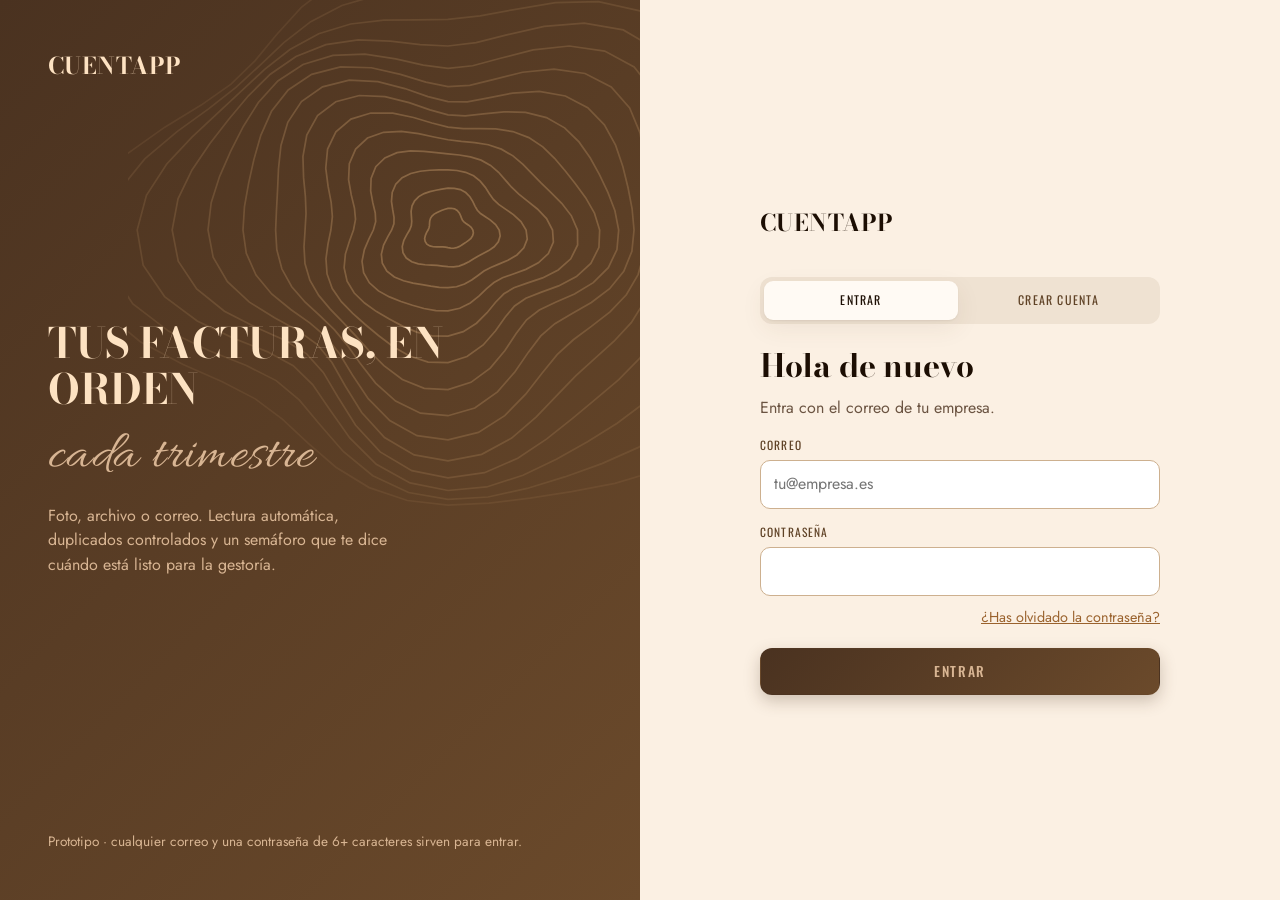
==== documentos.html @ 09f146bc "Add files via upload" ====
<!doctype html>
<html lang="es">
<head>
  <meta charset="utf-8">
  <meta name="viewport" content="width=device-width, initial-scale=1">
  <title>Documentos · CUENTAPP</title>
  <link rel="preconnect" href="https://fonts.googleapis.com">
  <link rel="preconnect" href="https://fonts.gstatic.com" crossorigin>
  <link href="https://fonts.googleapis.com/css2?family=Allura&family=Bodoni+Moda:opsz,wght@6..96,500;6..96,700&family=Jost:wght@400;500&family=Oswald:wght@400;500;600&display=swap" rel="stylesheet">
  <link rel="stylesheet" href="css/styles.css">
</head>
<body>
  <main id="contenido" class="contenido">
    <div class="cabecera-pagina">
      <div>
        <span class="script">tus justificantes</span>
        <h1>Documentos</h1>
      </div>
      <a class="btn btn-primario" href="subir.html">Subir documento</a>
    </div>

    <section class="tarjeta">
      <div class="fila" style="margin-bottom:16px;align-items:flex-end">
        <div class="campo" style="margin:0;flex:1;min-width:200px">
          <label for="buscar">Buscar</label>
          <input id="buscar" type="search" placeholder="Emisor, NIF, número o archivo">
        </div>
        <div class="campo" style="margin:0">
          <label for="f-trimestre">Trimestre</label>
          <select id="f-trimestre"></select>
        </div>
        <div class="campo" style="margin:0">
          <label for="f-nivel">Estado</label>
          <select id="f-nivel">
            <option value="">Todos</option>
            <option value="rojo">Bloqueantes</option>
            <option value="ambar">Por revisar</option>
            <option value="validado">Validados</option>
            <option value="descartado">Descartados</option>
          </select>
        </div>
      </div>
      <div class="tabla-envoltorio"><table class="tabla" id="tabla"></table></div>
    </section>
  </main>

  <script src="js/config.js"></script>
  <script src="js/api.js"></script>
  <script src="js/ui.js"></script>
  <script>
    (async () => {
      const { api, ui } = CuentApp;
      if (!await ui.montarApp("documentos")) return;

      const selT = document.getElementById("f-trimestre");
      const selN = document.getElementById("f-nivel");
      const buscar = document.getElementById("buscar");
      const trimestres = await api.trimestresDisponibles();
      selT.innerHTML = '<option value="">Todos</option>' + trimestres.map(t => `<option value="${t}">${ui.nombreTrimestre(t)}</option>`).join("");
      selT.value = ui.parametro("t") || "";
      selN.value = ui.parametro("nivel") || "";

      const todos = await api.listarDocumentos();

      function pintar() {
        const q = buscar.value.trim().toLowerCase();
        const docs = todos.filter(d => {
          if (selT.value && api.trimestreDe(d) !== selT.value) return false;
          const nivel = api.nivelDocumento(d);
          if (selN.value === "descartado") { if (d.estado !== "descartado") return false; }
          else if (d.estado === "descartado" && selN.value) return false;
          if (selN.value === "validado" && nivel !== "verde") return false;
          if ((selN.value === "rojo" || selN.value === "ambar") && nivel !== selN.value) return false;
          if (q) {
            const f = d.factura;
            const texto = [f.emisor, f.nif_emisor, f.numero, d.archivo, f.categoria].join(" ").toLowerCase();
            if (!texto.includes(q)) return false;
          }
          return true;
        });

        document.getElementById("tabla").innerHTML = docs.length ? `
          <thead><tr><th>Emisor</th><th>Nº</th><th>Fecha</th><th>Categoría</th><th>Origen</th><th class="der">Total</th><th>Estado</th></tr></thead>
          <tbody>${docs.map(d => `
            <tr class="clic" data-id="${d.id}">
              <td><b>${ui.esc(d.factura.emisor || "Sin leer")}</b><br><span class="suave" style="font-size:.82rem">${ui.esc(d.archivo)}</span></td>
              <td class="num">${ui.esc(d.factura.numero || "—")}</td>
              <td class="num" style="white-space:nowrap">${ui.fecha(d.factura.fecha)}</td>
              <td>${ui.esc(d.factura.categoria || "—")}</td>
              <td>${ui.ORIGEN[d.origen]}</td>
              <td class="der num" style="white-space:nowrap">${ui.dinero(d.factura.total, d.factura.moneda)}</td>
              <td>${ui.pildoraEstado(d)}</td>
            </tr>`).join("")}</tbody>`
          : `<tbody><tr><td><div class="vacio-estado"><span class="script">nada por aquí</span>No hay documentos con estos filtros.</div></td></tr></tbody>`;
      }

      [selT, selN].forEach(s => s.addEventListener("change", pintar));
      buscar.addEventListener("input", pintar);
      document.getElementById("tabla").addEventListener("click", e => {
        const fila = e.target.closest("tr[data-id]");
        if (fila) location.href = "revisar.html?id=" + fila.dataset.id;
      });
      pintar();
    })();
  </script>
</body>
</html>
---- css/styles.css ----
/* =========================================================
   CUENTAPP · Estilos comunes
   Estética: crema, marrones café, serif didona + caligrafía
   ========================================================= */

:root {
  /* Paleta base (Dribbble de referencia) */
  --crema: #fde2c2;
  --crema-suave: #fbf0e3;
  --papel: #fffaf4;
  --tinta: #1c0e03;
  --arena: #d8b593;
  --caramelo: #9a622d;
  --cafe: #5f4226;
  --tostado: #c39869;
  --piedra: #b0a290;

  /* Derivados */
  --fondo: var(--crema-suave);
  --texto: var(--tinta);
  --texto-suave: #6b5442;
  --borde: #e6d2bb;
  --borde-fuerte: #cdb08f;

  /* Semáforo, afinado a la paleta cálida */
  --verde: #5d7a3a;
  --verde-fondo: #e9eed9;
  --ambar: #c27c1e;
  --ambar-fondo: #f8e6c6;
  --rojo: #a23b26;
  --rojo-fondo: #f5d9cf;

  --radio: 18px;
  --radio-sm: 10px;
  --sombra: 0 1px 2px rgba(28, 14, 3, .06), 0 8px 24px rgba(95, 66, 38, .08);
  --degradado-cafe: linear-gradient(135deg, #4a3220 0%, #6b4a2b 100%);

  --f-display: "Bodoni Moda", "Didot", Georgia, serif;
  --f-script: "Allura", "Brush Script MT", cursive;
  --f-label: "Oswald", "Arial Narrow", sans-serif;
  --f-body: "Jost", system-ui, -apple-system, "Segoe UI", sans-serif;
}

* { box-sizing: border-box; }
html { -webkit-text-size-adjust: 100%; }
body {
  margin: 0;
  background: var(--fondo);
  color: var(--texto);
  font-family: var(--f-body);
  font-size: 16px;
  line-height: 1.55;
  -webkit-font-smoothing: antialiased;
}
img { max-width: 100%; display: block; }
a { color: var(--caramelo); }
a:hover { color: var(--cafe); }
button, input, select, textarea { font: inherit; color: inherit; }
:focus-visible { outline: 2px solid var(--caramelo); outline-offset: 2px; }

/* ---------- Tipografía ---------- */
h1, h2, h3 { font-family: var(--f-display); font-weight: 700; line-height: 1.1; margin: 0 0 .4em; letter-spacing: -.01em; }
h1 { font-size: clamp(2.2rem, 5vw, 3.6rem); text-transform: uppercase; }
h2 { font-size: clamp(1.6rem, 3.2vw, 2.4rem); }
h3 { font-size: 1.25rem; }
p { margin: 0 0 1em; }
.script {
  font-family: var(--f-script);
  font-weight: 400;
  color: var(--tostado);
  text-transform: none;
  letter-spacing: .02em;
  line-height: 1;
}
.etiqueta {
  font-family: var(--f-label);
  text-transform: uppercase;
  letter-spacing: .14em;
  font-size: .78rem;
  font-weight: 500;
  color: var(--caramelo);
}
.suave { color: var(--texto-suave); }
.num { font-variant-numeric: tabular-nums; }

/* ---------- Layout ---------- */
.contenedor { width: 100%; max-width: 1140px; margin: 0 auto; padding: 0 16px; }
@media (min-width: 720px) { .contenedor { padding: 0 32px; } }
.seccion { padding: 72px 0; position: relative; }
.rejilla { display: grid; gap: 20px; }
@media (min-width: 720px) {
  .rejilla-2 { grid-template-columns: repeat(2, 1fr); }
  .rejilla-3 { grid-template-columns: repeat(3, 1fr); }
  .rejilla-4 { grid-template-columns: repeat(4, 1fr); }
}
.fila { display: flex; gap: 12px; align-items: center; flex-wrap: wrap; }
.entre { justify-content: space-between; }
.oculto { display: none !important; }
@media (max-width: 959px) { .oculto-movil { display: none !important; } }

/* Fondo de líneas topográficas */
.topo { position: relative; overflow: hidden; isolation: isolate; }
.topo::before {
  content: "";
  position: absolute;
  inset: -10% -20% auto auto;
  width: 640px; height: 640px;
  background: url("../assets/topo.svg") center/contain no-repeat;
  opacity: .55;
  z-index: -1;
  pointer-events: none;
}
.mancha {
  position: absolute;
  background: #f6e3cf;
  border-radius: 58% 42% 55% 45% / 45% 55% 45% 55%;
  z-index: -1;
  pointer-events: none;
}

/* ---------- Botones ---------- */
.btn {
  display: inline-flex; align-items: center; justify-content: center; gap: 10px;
  padding: 12px 20px;
  border-radius: 12px;
  border: 1px solid transparent;
  font-family: var(--f-label);
  text-transform: uppercase;
  letter-spacing: .12em;
  font-size: .85rem;
  font-weight: 500;
  text-decoration: none;
  cursor: pointer;
  transition: transform .15s ease, box-shadow .15s ease, background .15s ease;
  white-space: nowrap;
}
.btn:active { transform: translateY(1px); }
.btn-primario { background: var(--degradado-cafe); color: var(--arena); box-shadow: 0 6px 16px rgba(74, 50, 32, .25); }
.btn-primario:hover { color: var(--crema); box-shadow: 0 8px 22px rgba(74, 50, 32, .32); }
.btn-secundario { background: var(--papel); color: var(--cafe); border-color: var(--borde-fuerte); }
.btn-secundario:hover { background: #fff; color: var(--tinta); }
.btn-fantasma { background: transparent; color: var(--cafe); }
.btn-fantasma:hover { background: rgba(216, 181, 147, .25); color: var(--tinta); }
.btn-peligro { background: var(--rojo-fondo); color: var(--rojo); border-color: #e6b6a8; }
.btn-sm { padding: 8px 12px; font-size: .75rem; border-radius: 10px; }
.btn-bloque { width: 100%; }
.btn[disabled] { opacity: .5; cursor: not-allowed; }
.btn svg { width: 18px; height: 18px; flex: none; }

/* Botón grande al estilo de las tarjetas del Dribbble */
.tarjeta-flecha {
  display: flex; align-items: center; gap: 18px;
  padding: 18px 22px;
  border-radius: 14px;
  background: var(--degradado-cafe);
  color: var(--crema);
  text-decoration: none;
}
.tarjeta-flecha:nth-child(2) { background: linear-gradient(135deg, #5f4226, #7d5634); }
.tarjeta-flecha:nth-child(3) { background: linear-gradient(135deg, #7d5634, #9a6e45); }
.tarjeta-flecha svg { width: 40px; height: 40px; flex: none; color: var(--crema); }
.tarjeta-flecha strong { display: block; font-family: var(--f-label); text-transform: uppercase; letter-spacing: .14em; color: var(--arena); font-size: 1.15rem; font-weight: 600; }
.tarjeta-flecha span { font-size: .9rem; color: #ead7c2; }

/* ---------- Tarjetas ---------- */
.tarjeta {
  background: var(--papel);
  border: 1px solid var(--borde);
  border-radius: var(--radio);
  padding: 22px;
  box-shadow: var(--sombra);
}
.tarjeta-titulo { display: flex; align-items: center; justify-content: space-between; gap: 12px; margin-bottom: 14px; }
.tarjeta-titulo h3 { margin: 0; }

/* ---------- Formularios ---------- */
.campo { display: flex; flex-direction: column; gap: 6px; margin-bottom: 14px; }
.campo label { font-family: var(--f-label); text-transform: uppercase; letter-spacing: .1em; font-size: .72rem; color: var(--cafe); }
.campo input, .campo select, .campo textarea {
  width: 100%;
  padding: 11px 13px;
  border: 1px solid var(--borde-fuerte);
  border-radius: var(--radio-sm);
  background: #fff;
  min-height: 44px;
}
.campo input:focus, .campo select:focus { border-color: var(--caramelo); outline: none; box-shadow: 0 0 0 3px rgba(154, 98, 45, .15); }
.campo.dudoso input, .campo.dudoso select { border-color: var(--ambar); background: #fffaf0; box-shadow: 0 0 0 3px rgba(194, 124, 30, .12); }
.campo.dudoso label::after { content: " · dudoso"; color: var(--ambar); }
.campo.vacio input { border-style: dashed; }
.ayuda { font-size: .8rem; color: var(--texto-suave); }
.error-texto { color: var(--rojo); font-size: .85rem; }

/* ---------- Avisos ---------- */
.aviso {
  display: flex; gap: 12px; align-items: flex-start;
  padding: 12px 14px;
  border-radius: 12px;
  border: 1px solid var(--borde);
  background: var(--papel);
  font-size: .92rem;
}
.aviso svg { width: 20px; height: 20px; flex: none; margin-top: 2px; }
.aviso-rojo { background: var(--rojo-fondo); border-color: #e9bfb2; color: #6e2516; }
.aviso-ambar { background: var(--ambar-fondo); border-color: #ecd09f; color: #6a420c; }
.aviso-verde { background: var(--verde-fondo); border-color: #cfd9b4; color: #33461c; }
.aviso-info { background: #f3e9dd; border-color: var(--borde); color: var(--cafe); }

/* ---------- Píldoras de estado ---------- */
.pildora {
  display: inline-flex; align-items: center; gap: 6px;
  padding: 3px 10px;
  border-radius: 999px;
  font-size: .75rem;
  font-weight: 500;
  white-space: nowrap;
  border: 1px solid transparent;
}
.pildora::before { content: ""; width: 7px; height: 7px; border-radius: 50%; background: currentColor; }
.p-verde { background: var(--verde-fondo); color: var(--verde); }
.p-ambar { background: var(--ambar-fondo); color: var(--ambar); }
.p-rojo { background: var(--rojo-fondo); color: var(--rojo); }
.p-gris { background: #efe6db; color: var(--texto-suave); }

/* ---------- Semáforo ---------- */
.semaforo {
  display: inline-flex; flex-direction: column; gap: 10px;
  padding: 14px 12px;
  border-radius: 40px;
  background: var(--degradado-cafe);
  box-shadow: inset 0 2px 6px rgba(0, 0, 0, .25), var(--sombra);
}
.semaforo i { width: 34px; height: 34px; border-radius: 50%; background: rgba(255, 255, 255, .12); display: block; transition: all .3s ease; }
.semaforo.rojo i:nth-child(1) { background: #d9583e; box-shadow: 0 0 18px #d9583e; }
.semaforo.ambar i:nth-child(2) { background: #e9a23b; box-shadow: 0 0 18px #e9a23b; }
.semaforo.verde i:nth-child(3) { background: #8fb35a; box-shadow: 0 0 18px #8fb35a; }
.semaforo.horizontal { flex-direction: row; padding: 10px 14px; }
.semaforo.mini i { width: 16px; height: 16px; }
.semaforo.mini { gap: 6px; padding: 7px 9px; }

/* ---------- Tablas ---------- */
.tabla-envoltorio { overflow-x: auto; border-radius: var(--radio-sm); }
table.tabla { width: 100%; border-collapse: collapse; font-size: .92rem; }
.tabla th {
  text-align: left;
  font-family: var(--f-label);
  text-transform: uppercase;
  letter-spacing: .1em;
  font-size: .7rem;
  font-weight: 500;
  color: var(--cafe);
  padding: 10px 12px;
  border-bottom: 1px solid var(--borde-fuerte);
  white-space: nowrap;
}
.tabla td { padding: 12px; border-bottom: 1px solid var(--borde); vertical-align: middle; }
.tabla tr.clic { cursor: pointer; }
.tabla tr.clic:hover td { background: #fbf3e9; }
.tabla .der { text-align: right; }

/* =========================================================
   WEB PÚBLICA
   ========================================================= */
.cabecera {
  position: sticky; top: 0; z-index: 20;
  background: rgba(251, 240, 227, .9);
  backdrop-filter: blur(8px);
  border-bottom: 1px solid var(--borde);
}
.cabecera .contenedor { display: flex; align-items: center; justify-content: space-between; height: 68px; gap: 16px; }
.logo { display: inline-flex; align-items: baseline; gap: 2px; text-decoration: none; color: var(--tinta); }
.logo b { font-family: var(--f-display); font-size: 1.45rem; letter-spacing: .02em; }
.logo em { font-family: var(--f-script); font-style: normal; color: var(--caramelo); font-size: 1.7rem; margin-left: 2px; }
.menu { display: flex; gap: 6px; align-items: center; }
.menu a.enlace { text-decoration: none; color: var(--cafe); padding: 8px 12px; border-radius: 10px; font-size: .95rem; }
.menu a.enlace:hover { background: rgba(216, 181, 147, .3); color: var(--tinta); }
@media (max-width: 719px) { .menu .enlace { display: none; } }

.hero { padding: 64px 0 80px; }
.hero h1 { margin-bottom: 0; }
.hero .script { display: block; font-size: clamp(2.6rem, 6vw, 4.6rem); margin: -.1em 0 .3em .1em; }
.hero-lead { font-size: 1.15rem; color: var(--texto-suave); max-width: 34ch; }
.hero-grid { display: grid; gap: 40px; align-items: center; }
@media (min-width: 900px) { .hero-grid { grid-template-columns: 1.1fr .9fr; } }

.vista-previa { position: relative; }
.vista-previa .tarjeta { position: relative; }
.mini-panel { display: flex; gap: 18px; align-items: center; }
.mini-stats { display: grid; grid-template-columns: repeat(2, 1fr); gap: 10px; flex: 1; }
.mini-stats div { background: #fff; border: 1px solid var(--borde); border-radius: 12px; padding: 10px 12px; }
.mini-stats b { display: block; font-family: var(--f-display); font-size: 1.6rem; }
.mini-stats span { font-size: .78rem; color: var(--texto-suave); }

.paso { display: flex; gap: 16px; }
.paso-num { font-family: var(--f-display); font-size: 2.6rem; color: var(--arena); line-height: 1; flex: none; width: 48px; }

.plan { display: flex; flex-direction: column; height: 100%; }
.plan.destacado { background: var(--degradado-cafe); color: var(--crema); border-color: transparent; }
.plan.destacado .etiqueta, .plan.destacado .suave { color: var(--arena); }
.plan.destacado .btn-primario { background: var(--crema); color: var(--cafe); }
.plan-precio { font-family: var(--f-display); font-size: 2.8rem; line-height: 1; margin: 10px 0 4px; }
.plan-precio small { font-family: var(--f-body); font-size: .95rem; font-weight: 400; }
.plan ul { list-style: none; padding: 0; margin: 18px 0 24px; flex: 1; }
.plan li { padding: 7px 0 7px 26px; position: relative; border-bottom: 1px dashed rgba(176, 162, 144, .5); font-size: .95rem; }
.plan li::before { content: "✓"; position: absolute; left: 2px; color: var(--caramelo); font-weight: 600; }
.plan.destacado li::before { color: var(--arena); }
.plan.destacado li { border-bottom-color: rgba(216, 181, 147, .3); }
.plan li.no::before { content: "–"; color: var(--piedra); }

.pie { border-top: 1px solid var(--borde); padding: 36px 0; font-size: .9rem; color: var(--texto-suave); }
.pie .contenedor { display: flex; justify-content: space-between; flex-wrap: wrap; gap: 16px; }
.pie a { color: var(--texto-suave); }

.cinta-demo {
  background: var(--tinta); color: var(--arena);
  text-align: center; font-size: .8rem; padding: 6px 16px;
  font-family: var(--f-label); letter-spacing: .1em; text-transform: uppercase;
}

/* ---------- Acceso ---------- */
.acceso { min-height: 100vh; display: grid; }
@media (min-width: 900px) { .acceso { grid-template-columns: 1fr 1fr; } }
.acceso-lateral { background: var(--degradado-cafe); color: var(--crema); padding: 48px; display: none; position: relative; overflow: hidden; }
@media (min-width: 900px) { .acceso-lateral { display: flex; flex-direction: column; justify-content: space-between; } }
.acceso-lateral .logo b { color: var(--crema); }
.acceso-lateral .logo em { color: var(--arena); }
.acceso-lateral h2 { color: var(--crema); font-size: 2.6rem; text-transform: uppercase; }
.acceso-lateral .script { color: var(--arena); font-size: 3.4rem; }
.acceso-form { display: flex; align-items: center; justify-content: center; padding: 40px 16px; }
.acceso-caja { width: 100%; max-width: 400px; }
.pestanas { display: flex; gap: 4px; background: #efe2d2; border-radius: 12px; padding: 4px; margin: 24px 0; }
.pestanas button { flex: 1; border: 0; background: transparent; padding: 10px; border-radius: 9px; cursor: pointer; font-family: var(--f-label); text-transform: uppercase; letter-spacing: .1em; font-size: .75rem; color: var(--cafe); }
.pestanas button[aria-selected="true"] { background: var(--papel); color: var(--tinta); box-shadow: var(--sombra); }

/* =========================================================
   APLICACIÓN (zona privada)
   ========================================================= */
.app { display: grid; min-height: 100vh; }
@media (min-width: 960px) { .app { grid-template-columns: 248px 1fr; } }

.lateral {
  display: none;
  background: var(--degradado-cafe);
  color: var(--crema);
  padding: 24px 16px;
  position: sticky; top: 0; height: 100vh;
  flex-direction: column; gap: 4px;
}
@media (min-width: 960px) { .lateral { display: flex; } }
.lateral .logo { padding: 0 10px 22px; }
.lateral .logo b { color: var(--crema); }
.lateral .logo em { color: var(--arena); }
.nav-item {
  display: flex; align-items: center; gap: 12px;
  padding: 11px 12px; border-radius: 10px;
  color: #ead7c2; text-decoration: none; font-size: .95rem;
}
.nav-item svg { width: 20px; height: 20px; opacity: .85; }
.nav-item:hover { background: rgba(253, 226, 194, .1); color: var(--crema); }
.nav-item.activo { background: rgba(253, 226, 194, .16); color: var(--crema); }
.nav-item.activo svg { color: var(--arena); opacity: 1; }
.lateral-pie { margin-top: auto; padding: 14px 12px; border-top: 1px solid rgba(216, 181, 147, .2); font-size: .85rem; color: #d9c2a8; }
.lateral-pie b { color: var(--crema); display: block; font-weight: 500; }
.uso-barra { height: 6px; border-radius: 3px; background: rgba(253, 226, 194, .15); margin: 8px 0 4px; overflow: hidden; }
.uso-barra i { display: block; height: 100%; background: var(--arena); border-radius: 3px; }

.principal { min-width: 0; padding-bottom: 88px; }
@media (min-width: 960px) { .principal { padding-bottom: 40px; } }
.barra-sup {
  display: flex; align-items: center; justify-content: space-between; gap: 12px;
  padding: 14px 16px; border-bottom: 1px solid var(--borde);
  background: rgba(251, 240, 227, .92); backdrop-filter: blur(8px);
  position: sticky; top: 0; z-index: 10;
}
@media (min-width: 720px) { .barra-sup { padding: 16px 32px; } }
.barra-sup .logo { display: inline-flex; }
@media (min-width: 960px) { .barra-sup .logo { display: none; } }
.usuario { display: flex; align-items: center; gap: 10px; font-size: .9rem; }
.avatar { width: 36px; height: 36px; border-radius: 50%; background: var(--arena); color: var(--cafe); display: grid; place-items: center; font-family: var(--f-display); font-weight: 700; }
.contenido { padding: 24px 16px; max-width: 1200px; }
@media (min-width: 720px) { .contenido { padding: 32px; } }
.cabecera-pagina { display: flex; justify-content: space-between; align-items: flex-end; gap: 16px; flex-wrap: wrap; margin-bottom: 24px; }
.cabecera-pagina h1 { font-size: clamp(1.8rem, 3.5vw, 2.6rem); margin: 0; }
.cabecera-pagina .script { font-size: 2rem; display: block; margin-bottom: -4px; }

/* Navegación inferior en móvil */
.nav-movil {
  position: fixed; bottom: 0; left: 0; right: 0; z-index: 30;
  display: grid; grid-template-columns: repeat(4, 1fr);
  background: var(--tinta);
  padding: 6px 6px calc(6px + env(safe-area-inset-bottom));
}
@media (min-width: 960px) { .nav-movil { display: none; } }
.nav-movil a { display: flex; flex-direction: column; align-items: center; gap: 2px; padding: 6px 4px; color: #bfa98f; text-decoration: none; font-size: .7rem; border-radius: 10px; }
.nav-movil a svg { width: 22px; height: 22px; }
.nav-movil a.activo { color: var(--crema); background: rgba(253, 226, 194, .1); }

/* Panel */
.resumen-semaforo { display: flex; gap: 24px; align-items: center; flex-wrap: wrap; }
.resumen-semaforo h2 { margin: 0 0 4px; }
@media (max-width: 719px) {
  .resumen-semaforo .semaforo { flex-direction: row; padding: 10px 14px; }
  .resumen-semaforo .semaforo i { width: 28px; height: 28px; }
  .visor-barra > span { flex-basis: 100%; order: 3; }
}
.estado-grande { font-family: var(--f-display); font-size: clamp(1.6rem, 3vw, 2.2rem); }
.contador { padding: 18px; }
.contador b { display: block; font-family: var(--f-display); font-size: 2.2rem; line-height: 1.1; }
.contador span { font-size: .85rem; color: var(--texto-suave); }
.contador.c-rojo b { color: var(--rojo); }
.contador.c-ambar b { color: var(--ambar); }
.contador.c-verde b { color: var(--verde); }
.lista-avisos { display: flex; flex-direction: column; gap: 10px; }
.lista-avisos a.aviso { text-decoration: none; }
.lista-avisos a.aviso:hover { filter: brightness(.98); }
.selector-trimestre { display: inline-flex; gap: 4px; background: #efe2d2; border-radius: 12px; padding: 4px; flex-wrap: wrap; }
.selector-trimestre button { border: 0; background: transparent; padding: 8px 12px; border-radius: 9px; cursor: pointer; font-size: .85rem; color: var(--cafe); }
.selector-trimestre button[aria-pressed="true"] { background: var(--papel); color: var(--tinta); box-shadow: var(--sombra); font-weight: 500; }

/* Subida */
.zona-subida {
  border: 2px dashed var(--borde-fuerte);
  border-radius: var(--radio);
  background: var(--papel);
  padding: 40px 20px;
  text-align: center;
  transition: all .15s ease;
  cursor: pointer;
}
.zona-subida.encima { border-color: var(--caramelo); background: #fdf3e6; transform: scale(1.01); }
.zona-subida svg.icono-grande { width: 56px; height: 56px; color: var(--tostado); margin: 0 auto 10px; }
.cola { display: flex; flex-direction: column; gap: 10px; margin-top: 20px; }
.cola-item { display: flex; gap: 14px; align-items: center; padding: 12px 14px; background: var(--papel); border: 1px solid var(--borde); border-radius: 12px; }
.cola-item .miniatura { width: 44px; height: 54px; border-radius: 6px; background: #efe2d2 center/cover; flex: none; display: grid; place-items: center; font-family: var(--f-label); font-size: .65rem; color: var(--cafe); }
.cola-item .info { flex: 1; min-width: 0; }
.cola-item .nombre { font-weight: 500; overflow: hidden; text-overflow: ellipsis; white-space: nowrap; }
.progreso { height: 5px; background: #efe2d2; border-radius: 3px; overflow: hidden; margin-top: 6px; }
.progreso i { display: block; height: 100%; width: 0; background: var(--caramelo); transition: width .4s ease; }
.buzon-direccion {
  display: flex; align-items: center; gap: 8px;
  background: #fff; border: 1px solid var(--borde-fuerte); border-radius: 12px;
  padding: 10px 12px; font-family: ui-monospace, Consolas, monospace; font-size: .88rem;
  word-break: break-all;
}

/* Revisión */
.revision { display: grid; gap: 20px; }
@media (min-width: 1060px) { .revision { grid-template-columns: minmax(0, 1fr) minmax(0, 1fr); align-items: start; } }
.visor {
  background: #2a1a0d;
  border-radius: var(--radio);
  padding: 16px;
  position: relative;
  min-height: 420px;
  display: flex; flex-direction: column;
}
@media (min-width: 1060px) { .visor { position: sticky; top: 90px; height: calc(100vh - 120px); } }
.visor-lienzo { flex: 1; overflow: auto; display: flex; align-items: flex-start; justify-content: center; border-radius: 10px; background: #3a2615; }
.visor-lienzo img { max-width: none; transform-origin: top center; transition: transform .15s ease; margin: 16px auto; box-shadow: 0 10px 30px rgba(0, 0, 0, .4); }
.visor-lienzo iframe { width: 100%; height: 100%; border: 0; background: #fff; min-height: 400px; }
.visor-barra { display: flex; gap: 8px; align-items: center; justify-content: space-between; margin-top: 12px; color: var(--arena); font-size: .8rem; flex-wrap: wrap; }
.visor-barra .btn-secundario { background: rgba(253, 226, 194, .1); color: var(--crema); border-color: rgba(216, 181, 147, .3); }
.lineas-iva { display: flex; flex-direction: column; gap: 8px; }
.linea-iva { display: grid; grid-template-columns: 1fr 90px 1fr 40px; gap: 8px; align-items: end; }
.linea-iva .campo { margin: 0; }
.cuadre { display: flex; justify-content: space-between; padding: 10px 12px; border-radius: 10px; background: #f3e9dd; font-size: .9rem; margin-top: 10px; }
.cuadre.mal { background: var(--rojo-fondo); color: var(--rojo); }
.cuadre.bien { background: var(--verde-fondo); color: var(--verde); }
.acciones-fijas {
  position: sticky; bottom: 76px; z-index: 5;
  display: flex; gap: 10px; flex-wrap: wrap; justify-content: flex-end;
  background: rgba(255, 250, 244, .95); backdrop-filter: blur(6px);
  border: 1px solid var(--borde); border-radius: 14px; padding: 12px; margin-top: 16px;
  box-shadow: var(--sombra);
}
@media (min-width: 960px) { .acciones-fijas { bottom: 16px; } }
.historial { font-size: .82rem; color: var(--texto-suave); }

/* Toast */
.toast {
  position: fixed; left: 50%; bottom: 96px; transform: translateX(-50%) translateY(20px);
  background: var(--tinta); color: var(--crema); padding: 12px 18px; border-radius: 12px;
  opacity: 0; transition: all .25s ease; z-index: 100; max-width: calc(100% - 32px); font-size: .92rem;
  pointer-events: none;
}
.toast.visible { opacity: 1; transform: translateX(-50%) translateY(0); }
@media (min-width: 960px) { .toast { bottom: 32px; } }

/* Estado vacío */
.vacio-estado { text-align: center; padding: 48px 16px; color: var(--texto-suave); }
.vacio-estado .script { font-size: 2.4rem; display: block; }

@media (prefers-reduced-motion: reduce) {
  * { transition: none !important; animation: none !important; }
}
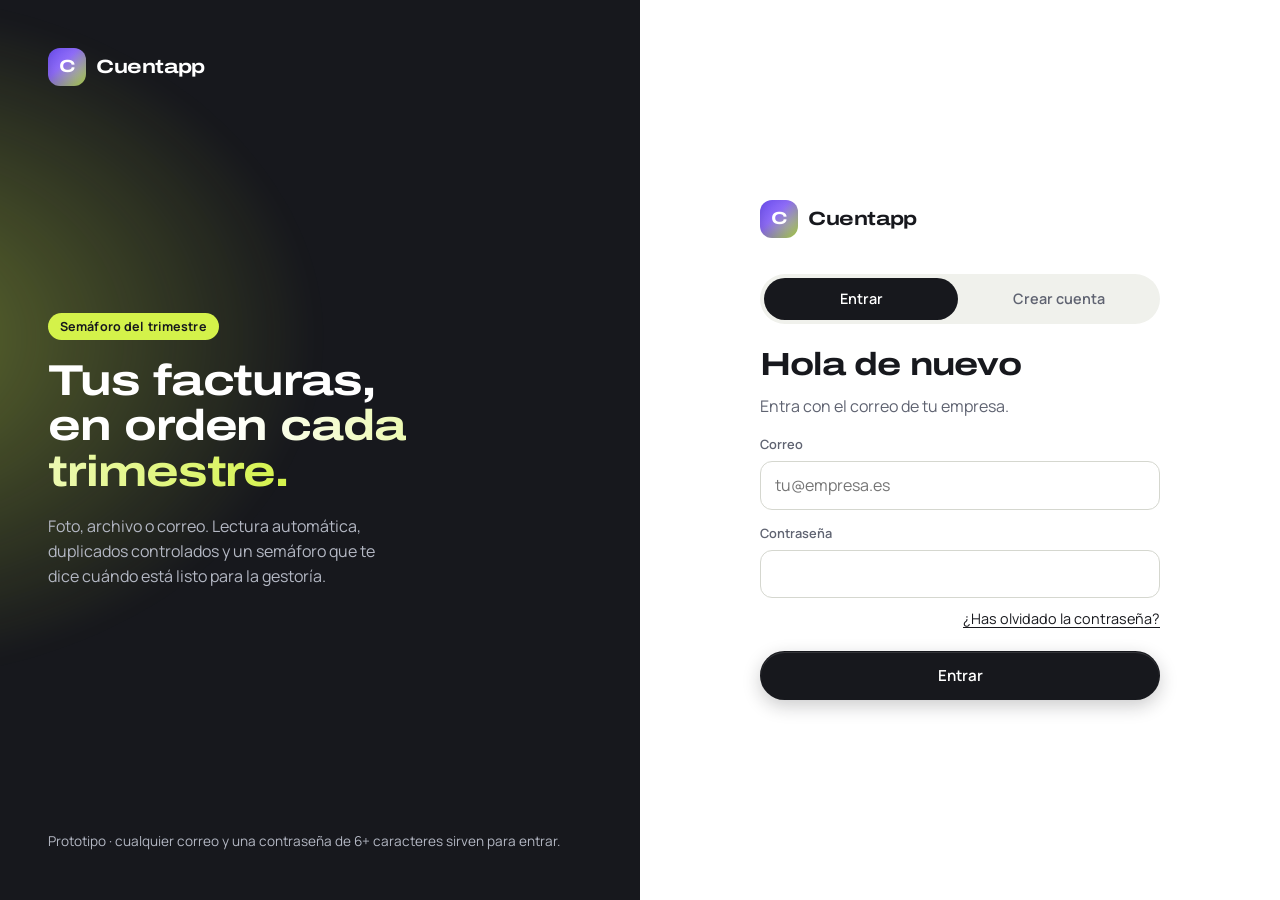
==== commit 26c42258: "Nuevo estilo visual tipo fintech Fondo claro con brillo lima, titulares en Archivo expandida con deg" ====
--- a/documentos.html
+++ b/documentos.html
@@ -6,14 +6,14 @@
   <title>Documentos · CUENTAPP</title>
   <link rel="preconnect" href="https://fonts.googleapis.com">
   <link rel="preconnect" href="https://fonts.gstatic.com" crossorigin>
-  <link href="https://fonts.googleapis.com/css2?family=Allura&family=Bodoni+Moda:opsz,wght@6..96,500;6..96,700&family=Jost:wght@400;500&family=Oswald:wght@400;500;600&display=swap" rel="stylesheet">
+  <link href="https://fonts.googleapis.com/css2?family=Archivo:wdth,wght@125,600;125,700&family=Manrope:wght@400;500;600;700&display=swap" rel="stylesheet">
   <link rel="stylesheet" href="css/styles.css">
 </head>
 <body>
   <main id="contenido" class="contenido">
     <div class="cabecera-pagina">
       <div>
-        <span class="script">tus justificantes</span>
+        <span class="chip">Tus justificantes</span>
         <h1>Documentos</h1>
       </div>
       <a class="btn btn-primario" href="subir.html">Subir documento</a>
@@ -91,7 +91,7 @@
               <td class="der num" style="white-space:nowrap">${ui.dinero(d.factura.total, d.factura.moneda)}</td>
               <td>${ui.pildoraEstado(d)}</td>
             </tr>`).join("")}</tbody>`
-          : `<tbody><tr><td><div class="vacio-estado"><span class="script">nada por aquí</span>No hay documentos con estos filtros.</div></td></tr></tbody>`;
+          : `<tbody><tr><td><div class="vacio-estado"><strong>Nada por aquí</strong>No hay documentos con estos filtros.</div></td></tr></tbody>`;
       }
 
       [selT, selN].forEach(s => s.addEventListener("change", pintar));
--- a/css/styles.css
+++ b/css/styles.css
@@ -1,44 +1,44 @@
 /* =========================================================
    CUENTAPP · Estilos comunes
-   Estética: crema, marrones café, serif didona + caligrafía
+   Estética fintech: blanco limpio, brillo lima, sans ancha,
+   botones píldora oscuros y tarjetas flotantes
    ========================================================= */
 
 :root {
-  /* Paleta base (Dribbble de referencia) */
-  --crema: #fde2c2;
-  --crema-suave: #fbf0e3;
-  --papel: #fffaf4;
-  --tinta: #1c0e03;
-  --arena: #d8b593;
-  --caramelo: #9a622d;
-  --cafe: #5f4226;
-  --tostado: #c39869;
-  --piedra: #b0a290;
-
-  /* Derivados */
-  --fondo: var(--crema-suave);
+  /* Paleta base */
+  --tinta: #17181d;
+  --tinta-2: #2a2c33;
+  --lima: #d4f24a;
+  --lima-suave: #f1f9c8;
+  --oliva: #6f7f1d;
+  --violeta: #7a5af8;
+
+  /* Superficies y texto */
+  --fondo: #f6f7f2;
+  --papel: #ffffff;
   --texto: var(--tinta);
-  --texto-suave: #6b5442;
-  --borde: #e6d2bb;
-  --borde-fuerte: #cdb08f;
-
-  /* Semáforo, afinado a la paleta cálida */
-  --verde: #5d7a3a;
-  --verde-fondo: #e9eed9;
-  --ambar: #c27c1e;
-  --ambar-fondo: #f8e6c6;
-  --rojo: #a23b26;
-  --rojo-fondo: #f5d9cf;
-
-  --radio: 18px;
-  --radio-sm: 10px;
-  --sombra: 0 1px 2px rgba(28, 14, 3, .06), 0 8px 24px rgba(95, 66, 38, .08);
-  --degradado-cafe: linear-gradient(135deg, #4a3220 0%, #6b4a2b 100%);
-
-  --f-display: "Bodoni Moda", "Didot", Georgia, serif;
-  --f-script: "Allura", "Brush Script MT", cursive;
-  --f-label: "Oswald", "Arial Narrow", sans-serif;
-  --f-body: "Jost", system-ui, -apple-system, "Segoe UI", sans-serif;
+  --texto-suave: #5f6371;
+  --texto-tenue: #9095a1;
+  --borde: #e8e9e3;
+  --borde-fuerte: #d5d7cf;
+
+  /* Semáforo */
+  --verde: #2f9e44;
+  --verde-fondo: #e6f6e3;
+  --ambar: #d98a00;
+  --ambar-fondo: #fff2d6;
+  --rojo: #e03e3e;
+  --rojo-fondo: #fde6e4;
+
+  --radio: 22px;
+  --radio-sm: 12px;
+  --sombra: 0 1px 2px rgba(23, 24, 29, .04), 0 10px 30px rgba(23, 24, 29, .07);
+  --sombra-flotante: 0 2px 6px rgba(23, 24, 29, .05), 0 24px 50px rgba(23, 24, 29, .12);
+  --degradado-titulo: linear-gradient(95deg, var(--tinta) 0%, var(--tinta) 45%, #4f5a1a 75%, #8ea326 100%);
+  --degradado-marca: linear-gradient(135deg, #6b4ef0 0%, #8e6cf7 40%, #b7e04a 100%);
+
+  --f-display: "Archivo", "Helvetica Neue", Arial, sans-serif;
+  --f-body: "Manrope", system-ui, -apple-system, "Segoe UI", sans-serif;
 }
 
 * { box-sizing: border-box; }
@@ -53,40 +53,52 @@
   -webkit-font-smoothing: antialiased;
 }
 img { max-width: 100%; display: block; }
-a { color: var(--caramelo); }
-a:hover { color: var(--cafe); }
+a { color: var(--tinta); text-underline-offset: 3px; }
+a:hover { color: var(--oliva); }
 button, input, select, textarea { font: inherit; color: inherit; }
-:focus-visible { outline: 2px solid var(--caramelo); outline-offset: 2px; }
+:focus-visible { outline: 2px solid var(--violeta); outline-offset: 2px; }
 
 /* ---------- Tipografía ---------- */
-h1, h2, h3 { font-family: var(--f-display); font-weight: 700; line-height: 1.1; margin: 0 0 .4em; letter-spacing: -.01em; }
-h1 { font-size: clamp(2.2rem, 5vw, 3.6rem); text-transform: uppercase; }
-h2 { font-size: clamp(1.6rem, 3.2vw, 2.4rem); }
-h3 { font-size: 1.25rem; }
+h1, h2, h3 {
+  font-family: var(--f-display);
+  font-stretch: 125%;
+  font-weight: 700;
+  line-height: 1.05;
+  margin: 0 0 .4em;
+  letter-spacing: -.025em;
+}
+h1 { font-size: clamp(2.3rem, 5.6vw, 4.4rem); }
+h2 { font-size: clamp(1.7rem, 3.4vw, 2.6rem); }
+h3 { font-size: 1.15rem; font-weight: 600; letter-spacing: -.01em; }
 p { margin: 0 0 1em; }
-.script {
-  font-family: var(--f-script);
-  font-weight: 400;
-  color: var(--tostado);
-  text-transform: none;
-  letter-spacing: .02em;
-  line-height: 1;
-}
-.etiqueta {
-  font-family: var(--f-label);
-  text-transform: uppercase;
-  letter-spacing: .14em;
+
+/* Texto con degradado, como el titular de referencia */
+.acento {
+  background: var(--degradado-titulo);
+  -webkit-background-clip: text;
+  background-clip: text;
+  color: transparent;
+}
+/* Etiqueta en píldora lima */
+.chip {
+  display: inline-flex; align-items: center; gap: 6px;
+  padding: 4px 12px;
+  border-radius: 999px;
+  background: var(--lima);
+  color: var(--tinta);
   font-size: .78rem;
-  font-weight: 500;
-  color: var(--caramelo);
-}
+  font-weight: 700;
+  letter-spacing: .01em;
+}
+.chip-claro { background: var(--papel); border: 1px solid var(--borde); color: var(--texto-suave); font-weight: 600; }
+.etiqueta { font-size: .82rem; font-weight: 600; color: var(--texto-suave); }
 .suave { color: var(--texto-suave); }
 .num { font-variant-numeric: tabular-nums; }
 
 /* ---------- Layout ---------- */
-.contenedor { width: 100%; max-width: 1140px; margin: 0 auto; padding: 0 16px; }
+.contenedor { width: 100%; max-width: 1180px; margin: 0 auto; padding: 0 16px; }
 @media (min-width: 720px) { .contenedor { padding: 0 32px; } }
-.seccion { padding: 72px 0; position: relative; }
+.seccion { padding: 80px 0; position: relative; }
 .rejilla { display: grid; gap: 20px; }
 @media (min-width: 720px) {
   .rejilla-2 { grid-template-columns: repeat(2, 1fr); }
@@ -98,22 +110,18 @@
 .oculto { display: none !important; }
 @media (max-width: 959px) { .oculto-movil { display: none !important; } }
 
-/* Fondo de líneas topográficas */
-.topo { position: relative; overflow: hidden; isolation: isolate; }
-.topo::before {
+/* Brillo lima de fondo */
+.brillo { position: relative; overflow: hidden; isolation: isolate; }
+.brillo::before {
   content: "";
   position: absolute;
-  inset: -10% -20% auto auto;
-  width: 640px; height: 640px;
-  background: url("../assets/topo.svg") center/contain no-repeat;
-  opacity: .55;
-  z-index: -1;
-  pointer-events: none;
-}
-.mancha {
-  position: absolute;
-  background: #f6e3cf;
-  border-radius: 58% 42% 55% 45% / 45% 55% 45% 55%;
+  left: 50%; top: 0;
+  width: min(1100px, 140%); height: 720px;
+  transform: translateX(-50%);
+  background:
+    radial-gradient(closest-side at 50% 55%, rgba(212, 242, 74, .55), rgba(212, 242, 74, 0) 70%),
+    radial-gradient(closest-side at 20% 30%, rgba(122, 90, 248, .10), rgba(122, 90, 248, 0) 70%);
+  filter: blur(10px);
   z-index: -1;
   pointer-events: none;
 }
@@ -121,46 +129,55 @@
 /* ---------- Botones ---------- */
 .btn {
   display: inline-flex; align-items: center; justify-content: center; gap: 10px;
-  padding: 12px 20px;
-  border-radius: 12px;
+  padding: 12px 22px;
+  min-height: 44px;
+  border-radius: 999px;
   border: 1px solid transparent;
-  font-family: var(--f-label);
-  text-transform: uppercase;
-  letter-spacing: .12em;
-  font-size: .85rem;
-  font-weight: 500;
+  font-weight: 600;
+  font-size: .95rem;
   text-decoration: none;
   cursor: pointer;
   transition: transform .15s ease, box-shadow .15s ease, background .15s ease;
   white-space: nowrap;
 }
 .btn:active { transform: translateY(1px); }
-.btn-primario { background: var(--degradado-cafe); color: var(--arena); box-shadow: 0 6px 16px rgba(74, 50, 32, .25); }
-.btn-primario:hover { color: var(--crema); box-shadow: 0 8px 22px rgba(74, 50, 32, .32); }
-.btn-secundario { background: var(--papel); color: var(--cafe); border-color: var(--borde-fuerte); }
-.btn-secundario:hover { background: #fff; color: var(--tinta); }
-.btn-fantasma { background: transparent; color: var(--cafe); }
-.btn-fantasma:hover { background: rgba(216, 181, 147, .25); color: var(--tinta); }
-.btn-peligro { background: var(--rojo-fondo); color: var(--rojo); border-color: #e6b6a8; }
-.btn-sm { padding: 8px 12px; font-size: .75rem; border-radius: 10px; }
+.btn-primario { background: var(--tinta); color: #fff; box-shadow: 0 6px 18px rgba(23, 24, 29, .22), inset 0 1px 0 rgba(255, 255, 255, .12); }
+.btn-primario:hover { background: #000; color: #fff; transform: translateY(-1px); box-shadow: 0 10px 24px rgba(23, 24, 29, .28); }
+.btn-secundario { background: var(--papel); color: var(--tinta); border-color: var(--borde-fuerte); }
+.btn-secundario:hover { border-color: var(--tinta); color: var(--tinta); }
+.btn-fantasma { background: transparent; color: var(--tinta); }
+.btn-fantasma:hover { background: rgba(23, 24, 29, .06); color: var(--tinta); }
+.btn-lima { background: var(--lima); color: var(--tinta); }
+.btn-lima:hover { background: #c8ea2c; color: var(--tinta); }
+.btn-peligro { background: var(--rojo-fondo); color: var(--rojo); border-color: #f6c4c0; }
+.btn-sm { padding: 7px 14px; min-height: 36px; font-size: .85rem; }
 .btn-bloque { width: 100%; }
-.btn[disabled] { opacity: .5; cursor: not-allowed; }
+.btn[disabled] { opacity: .45; cursor: not-allowed; transform: none; box-shadow: none; }
 .btn svg { width: 18px; height: 18px; flex: none; }
-
-/* Botón grande al estilo de las tarjetas del Dribbble */
-.tarjeta-flecha {
-  display: flex; align-items: center; gap: 18px;
-  padding: 18px 22px;
-  border-radius: 14px;
-  background: var(--degradado-cafe);
-  color: var(--crema);
+/* Botón con círculo oscuro a la izquierda («Check our video») */
+.btn-circulo { padding-left: 6px; background: var(--papel); border-color: var(--borde); color: var(--tinta); }
+.btn-circulo .circulo { width: 32px; height: 32px; border-radius: 50%; background: var(--tinta); color: #fff; display: grid; place-items: center; }
+.btn-circulo .circulo svg { width: 15px; height: 15px; }
+.btn-circulo:hover { border-color: var(--tinta); }
+
+/* Tarjeta de vía de subida */
+.tarjeta-via {
+  display: flex; align-items: center; gap: 16px;
+  padding: 16px 18px;
+  border-radius: 18px;
+  background: var(--papel);
+  border: 1px solid var(--borde);
+  box-shadow: var(--sombra);
+  color: var(--tinta);
   text-decoration: none;
-}
-.tarjeta-flecha:nth-child(2) { background: linear-gradient(135deg, #5f4226, #7d5634); }
-.tarjeta-flecha:nth-child(3) { background: linear-gradient(135deg, #7d5634, #9a6e45); }
-.tarjeta-flecha svg { width: 40px; height: 40px; flex: none; color: var(--crema); }
-.tarjeta-flecha strong { display: block; font-family: var(--f-label); text-transform: uppercase; letter-spacing: .14em; color: var(--arena); font-size: 1.15rem; font-weight: 600; }
-.tarjeta-flecha span { font-size: .9rem; color: #ead7c2; }
+  transition: transform .15s ease, box-shadow .15s ease;
+}
+.tarjeta-via:hover { transform: translateY(-2px); box-shadow: var(--sombra-flotante); color: var(--tinta); }
+.tarjeta-via .icono-via { width: 48px; height: 48px; border-radius: 14px; background: var(--tinta); color: var(--lima); display: grid; place-items: center; flex: none; }
+.tarjeta-via .icono-via svg { width: 24px; height: 24px; }
+.tarjeta-via strong { display: block; font-family: var(--f-display); font-stretch: 125%; font-size: 1.05rem; letter-spacing: -.01em; }
+.tarjeta-via span { font-size: .9rem; color: var(--texto-suave); }
+.tarjeta-via .flecha { margin-left: auto; width: 20px; height: 20px; color: var(--texto-tenue); }
 
 /* ---------- Tarjetas ---------- */
 .tarjeta {
@@ -172,21 +189,24 @@
 }
 .tarjeta-titulo { display: flex; align-items: center; justify-content: space-between; gap: 12px; margin-bottom: 14px; }
 .tarjeta-titulo h3 { margin: 0; }
+.tarjeta-oscura { background: var(--tinta); color: #fff; border-color: transparent; }
+.tarjeta-oscura .suave, .tarjeta-oscura .etiqueta { color: #b4b8c4; }
 
 /* ---------- Formularios ---------- */
 .campo { display: flex; flex-direction: column; gap: 6px; margin-bottom: 14px; }
-.campo label { font-family: var(--f-label); text-transform: uppercase; letter-spacing: .1em; font-size: .72rem; color: var(--cafe); }
+.campo label { font-size: .8rem; font-weight: 600; color: var(--texto-suave); }
 .campo input, .campo select, .campo textarea {
   width: 100%;
-  padding: 11px 13px;
+  padding: 11px 14px;
   border: 1px solid var(--borde-fuerte);
   border-radius: var(--radio-sm);
   background: #fff;
-  min-height: 44px;
-}
-.campo input:focus, .campo select:focus { border-color: var(--caramelo); outline: none; box-shadow: 0 0 0 3px rgba(154, 98, 45, .15); }
-.campo.dudoso input, .campo.dudoso select { border-color: var(--ambar); background: #fffaf0; box-shadow: 0 0 0 3px rgba(194, 124, 30, .12); }
-.campo.dudoso label::after { content: " · dudoso"; color: var(--ambar); }
+  min-height: 46px;
+  transition: border-color .15s ease, box-shadow .15s ease;
+}
+.campo input:focus, .campo select:focus { border-color: var(--tinta); outline: none; box-shadow: 0 0 0 4px rgba(212, 242, 74, .55); }
+.campo.dudoso input, .campo.dudoso select { border-color: var(--ambar); background: #fffaf0; }
+.campo.dudoso label::after { content: "Dudoso"; margin-left: 8px; padding: 1px 8px; border-radius: 999px; background: var(--ambar-fondo); color: var(--ambar); font-size: .7rem; }
 .campo.vacio input { border-style: dashed; }
 .ayuda { font-size: .8rem; color: var(--texto-suave); }
 .error-texto { color: var(--rojo); font-size: .85rem; }
@@ -195,251 +215,272 @@
 .aviso {
   display: flex; gap: 12px; align-items: flex-start;
   padding: 12px 14px;
-  border-radius: 12px;
+  border-radius: 14px;
   border: 1px solid var(--borde);
   background: var(--papel);
   font-size: .92rem;
+  color: var(--tinta);
 }
 .aviso svg { width: 20px; height: 20px; flex: none; margin-top: 2px; }
-.aviso-rojo { background: var(--rojo-fondo); border-color: #e9bfb2; color: #6e2516; }
-.aviso-ambar { background: var(--ambar-fondo); border-color: #ecd09f; color: #6a420c; }
-.aviso-verde { background: var(--verde-fondo); border-color: #cfd9b4; color: #33461c; }
-.aviso-info { background: #f3e9dd; border-color: var(--borde); color: var(--cafe); }
+.aviso-rojo { background: var(--rojo-fondo); border-color: #f8cfcb; }
+.aviso-rojo svg { color: var(--rojo); }
+.aviso-ambar { background: var(--ambar-fondo); border-color: #f6e0b0; }
+.aviso-ambar svg { color: var(--ambar); }
+.aviso-verde { background: var(--verde-fondo); border-color: #c9e8c4; }
+.aviso-verde svg { color: var(--verde); }
+.aviso-info { background: #f2f3ee; }
 
 /* ---------- Píldoras de estado ---------- */
 .pildora {
   display: inline-flex; align-items: center; gap: 6px;
   padding: 3px 10px;
   border-radius: 999px;
-  font-size: .75rem;
-  font-weight: 500;
+  font-size: .76rem;
+  font-weight: 600;
   white-space: nowrap;
-  border: 1px solid transparent;
 }
 .pildora::before { content: ""; width: 7px; height: 7px; border-radius: 50%; background: currentColor; }
 .p-verde { background: var(--verde-fondo); color: var(--verde); }
 .p-ambar { background: var(--ambar-fondo); color: var(--ambar); }
 .p-rojo { background: var(--rojo-fondo); color: var(--rojo); }
-.p-gris { background: #efe6db; color: var(--texto-suave); }
+.p-gris { background: #eeefea; color: var(--texto-suave); }
 
 /* ---------- Semáforo ---------- */
 .semaforo {
   display: inline-flex; flex-direction: column; gap: 10px;
-  padding: 14px 12px;
-  border-radius: 40px;
-  background: var(--degradado-cafe);
-  box-shadow: inset 0 2px 6px rgba(0, 0, 0, .25), var(--sombra);
-}
-.semaforo i { width: 34px; height: 34px; border-radius: 50%; background: rgba(255, 255, 255, .12); display: block; transition: all .3s ease; }
-.semaforo.rojo i:nth-child(1) { background: #d9583e; box-shadow: 0 0 18px #d9583e; }
-.semaforo.ambar i:nth-child(2) { background: #e9a23b; box-shadow: 0 0 18px #e9a23b; }
-.semaforo.verde i:nth-child(3) { background: #8fb35a; box-shadow: 0 0 18px #8fb35a; }
-.semaforo.horizontal { flex-direction: row; padding: 10px 14px; }
-.semaforo.mini i { width: 16px; height: 16px; }
-.semaforo.mini { gap: 6px; padding: 7px 9px; }
+  padding: 12px;
+  border-radius: 28px;
+  background: var(--tinta);
+  box-shadow: inset 0 1px 0 rgba(255, 255, 255, .08), var(--sombra-flotante);
+}
+.semaforo i { width: 32px; height: 32px; border-radius: 50%; background: rgba(255, 255, 255, .09); display: block; transition: all .3s ease; }
+.semaforo.rojo i:nth-child(1) { background: #ff5a52; box-shadow: 0 0 18px rgba(255, 90, 82, .8); }
+.semaforo.ambar i:nth-child(2) { background: #ffb21e; box-shadow: 0 0 18px rgba(255, 178, 30, .8); }
+.semaforo.verde i:nth-child(3) { background: var(--lima); box-shadow: 0 0 18px rgba(212, 242, 74, .9); }
+.semaforo.horizontal { flex-direction: row; padding: 9px 12px; }
+.semaforo.mini { gap: 5px; padding: 6px 8px; border-radius: 16px; box-shadow: none; }
+.semaforo.mini i { width: 14px; height: 14px; }
 
 /* ---------- Tablas ---------- */
 .tabla-envoltorio { overflow-x: auto; border-radius: var(--radio-sm); }
 table.tabla { width: 100%; border-collapse: collapse; font-size: .92rem; }
 .tabla th {
   text-align: left;
-  font-family: var(--f-label);
-  text-transform: uppercase;
-  letter-spacing: .1em;
-  font-size: .7rem;
-  font-weight: 500;
-  color: var(--cafe);
+  font-size: .76rem;
+  font-weight: 600;
+  color: var(--texto-tenue);
   padding: 10px 12px;
-  border-bottom: 1px solid var(--borde-fuerte);
+  border-bottom: 1px solid var(--borde);
   white-space: nowrap;
 }
-.tabla td { padding: 12px; border-bottom: 1px solid var(--borde); vertical-align: middle; }
+.tabla td { padding: 13px 12px; border-bottom: 1px solid var(--borde); vertical-align: middle; }
+.tabla tr:last-child td { border-bottom: 0; }
 .tabla tr.clic { cursor: pointer; }
-.tabla tr.clic:hover td { background: #fbf3e9; }
+.tabla tr.clic:hover td { background: #f8f9f4; }
 .tabla .der { text-align: right; }
 
 /* =========================================================
    WEB PÚBLICA
    ========================================================= */
+.cinta-demo {
+  background: var(--tinta); color: var(--lima);
+  text-align: center; font-size: .78rem; font-weight: 600; padding: 6px 16px;
+}
 .cabecera {
   position: sticky; top: 0; z-index: 20;
-  background: rgba(251, 240, 227, .9);
-  backdrop-filter: blur(8px);
-  border-bottom: 1px solid var(--borde);
-}
-.cabecera .contenedor { display: flex; align-items: center; justify-content: space-between; height: 68px; gap: 16px; }
-.logo { display: inline-flex; align-items: baseline; gap: 2px; text-decoration: none; color: var(--tinta); }
-.logo b { font-family: var(--f-display); font-size: 1.45rem; letter-spacing: .02em; }
-.logo em { font-family: var(--f-script); font-style: normal; color: var(--caramelo); font-size: 1.7rem; margin-left: 2px; }
-.menu { display: flex; gap: 6px; align-items: center; }
-.menu a.enlace { text-decoration: none; color: var(--cafe); padding: 8px 12px; border-radius: 10px; font-size: .95rem; }
-.menu a.enlace:hover { background: rgba(216, 181, 147, .3); color: var(--tinta); }
+  background: rgba(255, 255, 255, .8);
+  backdrop-filter: saturate(1.4) blur(12px);
+  border-bottom: 1px solid rgba(232, 233, 227, .8);
+}
+.cabecera .contenedor { display: flex; align-items: center; justify-content: space-between; height: 72px; gap: 16px; }
+.logo { display: inline-flex; align-items: center; gap: 10px; text-decoration: none; color: var(--tinta); }
+.logo-marca {
+  width: 38px; height: 38px; border-radius: 12px;
+  background: var(--degradado-marca);
+  color: #fff;
+  display: grid; place-items: center;
+  font-family: var(--f-display); font-stretch: 125%; font-weight: 700; font-size: 1.1rem;
+  box-shadow: inset 0 -6px 12px rgba(0, 0, 0, .12);
+}
+.logo b { font-family: var(--f-display); font-stretch: 125%; font-weight: 700; font-size: 1.2rem; letter-spacing: -.02em; }
+.logo:hover { color: var(--tinta); }
+.menu { display: flex; gap: 4px; align-items: center; }
+.menu a.enlace { text-decoration: none; color: var(--tinta); padding: 8px 14px; border-radius: 999px; font-size: .93rem; font-weight: 500; }
+.menu a.enlace:hover { background: rgba(23, 24, 29, .05); }
 @media (max-width: 719px) { .menu .enlace { display: none; } }
 
-.hero { padding: 64px 0 80px; }
-.hero h1 { margin-bottom: 0; }
-.hero .script { display: block; font-size: clamp(2.6rem, 6vw, 4.6rem); margin: -.1em 0 .3em .1em; }
-.hero-lead { font-size: 1.15rem; color: var(--texto-suave); max-width: 34ch; }
-.hero-grid { display: grid; gap: 40px; align-items: center; }
-@media (min-width: 900px) { .hero-grid { grid-template-columns: 1.1fr .9fr; } }
-
-.vista-previa { position: relative; }
-.vista-previa .tarjeta { position: relative; }
+/* Hero centrado */
+.hero { padding: 72px 0 40px; text-align: center; }
+.hero h1 { max-width: 15ch; margin: 18px auto 20px; }
+.hero-lead { font-size: 1.15rem; color: var(--texto-suave); max-width: 46ch; margin: 0 auto; }
+.hero .fila { justify-content: center; }
+
+/* Composición de tarjetas flotantes bajo el hero */
+.maqueta { position: relative; max-width: 980px; margin: 56px auto 0; display: flex; justify-content: center; align-items: flex-start; gap: 24px; }
+.maqueta .central { width: min(420px, 100%); position: relative; z-index: 2; text-align: left; }
+.flotante { position: relative; width: 260px; text-align: left; border-radius: 20px; box-shadow: var(--sombra-flotante); }
+.flotante-izq { transform: rotate(-6deg) translateY(70px); }
+.flotante-der { transform: rotate(5deg) translateY(40px); }
+@media (max-width: 899px) { .flotante { display: none; } }
 .mini-panel { display: flex; gap: 18px; align-items: center; }
 .mini-stats { display: grid; grid-template-columns: repeat(2, 1fr); gap: 10px; flex: 1; }
-.mini-stats div { background: #fff; border: 1px solid var(--borde); border-radius: 12px; padding: 10px 12px; }
-.mini-stats b { display: block; font-family: var(--f-display); font-size: 1.6rem; }
-.mini-stats span { font-size: .78rem; color: var(--texto-suave); }
-
-.paso { display: flex; gap: 16px; }
-.paso-num { font-family: var(--f-display); font-size: 2.6rem; color: var(--arena); line-height: 1; flex: none; width: 48px; }
+.mini-stats div { background: rgba(255, 255, 255, .06); border: 1px solid rgba(255, 255, 255, .08); border-radius: 14px; padding: 10px 12px; }
+.mini-stats b { display: block; font-family: var(--f-display); font-stretch: 125%; font-size: 1.5rem; }
+.mini-stats span { font-size: .78rem; color: #b4b8c4; }
+.meses { display: flex; justify-content: space-between; margin-top: 12px; }
+.meses div { display: flex; flex-direction: column; align-items: center; gap: 6px; font-size: .72rem; color: var(--texto-suave); }
+.meses i { width: 22px; height: 22px; border-radius: 50%; border: 1.5px solid var(--borde-fuerte); display: grid; place-items: center; font-style: normal; font-size: .7rem; }
+.meses i.ok { background: var(--lima); border-color: var(--lima); color: var(--tinta); }
+.meses i.hecho { background: var(--tinta); border-color: var(--tinta); color: #fff; }
+
+.paso { background: var(--papel); border: 1px solid var(--borde); border-radius: var(--radio); padding: 22px; box-shadow: var(--sombra); }
+.paso-num { width: 40px; height: 40px; border-radius: 12px; background: var(--lima); display: grid; place-items: center; font-family: var(--f-display); font-stretch: 125%; font-weight: 700; margin-bottom: 18px; }
 
 .plan { display: flex; flex-direction: column; height: 100%; }
-.plan.destacado { background: var(--degradado-cafe); color: var(--crema); border-color: transparent; }
-.plan.destacado .etiqueta, .plan.destacado .suave { color: var(--arena); }
-.plan.destacado .btn-primario { background: var(--crema); color: var(--cafe); }
-.plan-precio { font-family: var(--f-display); font-size: 2.8rem; line-height: 1; margin: 10px 0 4px; }
-.plan-precio small { font-family: var(--f-body); font-size: .95rem; font-weight: 400; }
+.plan.destacado { background: var(--tinta); color: #fff; border-color: transparent; position: relative; overflow: hidden; isolation: isolate; }
+.plan.destacado::before { content: ""; position: absolute; inset: auto -40% -50% -40%; height: 70%; background: radial-gradient(closest-side, rgba(212, 242, 74, .35), transparent); z-index: -1; }
+.plan.destacado .suave { color: #b4b8c4; }
+.plan-precio { font-family: var(--f-display); font-stretch: 125%; font-weight: 700; font-size: 2.8rem; line-height: 1; margin: 14px 0 6px; letter-spacing: -.03em; }
+.plan-precio small { font-family: var(--f-body); font-stretch: 100%; font-size: .95rem; font-weight: 500; letter-spacing: 0; }
 .plan ul { list-style: none; padding: 0; margin: 18px 0 24px; flex: 1; }
-.plan li { padding: 7px 0 7px 26px; position: relative; border-bottom: 1px dashed rgba(176, 162, 144, .5); font-size: .95rem; }
-.plan li::before { content: "✓"; position: absolute; left: 2px; color: var(--caramelo); font-weight: 600; }
-.plan.destacado li::before { color: var(--arena); }
-.plan.destacado li { border-bottom-color: rgba(216, 181, 147, .3); }
-.plan li.no::before { content: "–"; color: var(--piedra); }
-
-.pie { border-top: 1px solid var(--borde); padding: 36px 0; font-size: .9rem; color: var(--texto-suave); }
+.plan li { padding: 8px 0 8px 30px; position: relative; font-size: .95rem; }
+.plan li::before {
+  content: "✓"; position: absolute; left: 0; top: 9px;
+  width: 20px; height: 20px; border-radius: 50%;
+  background: var(--lima-suave); color: var(--oliva);
+  display: grid; place-items: center; font-size: .7rem; font-weight: 700;
+}
+.plan.destacado li::before { background: var(--lima); color: var(--tinta); }
+.plan li.no::before { content: "–"; background: #eeefea; color: var(--texto-tenue); }
+
+.pie { border-top: 1px solid var(--borde); padding: 36px 0; font-size: .9rem; color: var(--texto-suave); background: var(--papel); }
 .pie .contenedor { display: flex; justify-content: space-between; flex-wrap: wrap; gap: 16px; }
 .pie a { color: var(--texto-suave); }
-
-.cinta-demo {
-  background: var(--tinta); color: var(--arena);
-  text-align: center; font-size: .8rem; padding: 6px 16px;
-  font-family: var(--f-label); letter-spacing: .1em; text-transform: uppercase;
-}
 
 /* ---------- Acceso ---------- */
 .acceso { min-height: 100vh; display: grid; }
 @media (min-width: 900px) { .acceso { grid-template-columns: 1fr 1fr; } }
-.acceso-lateral { background: var(--degradado-cafe); color: var(--crema); padding: 48px; display: none; position: relative; overflow: hidden; }
+.acceso-lateral { background: var(--tinta); color: #fff; padding: 48px; display: none; position: relative; overflow: hidden; isolation: isolate; }
+.acceso-lateral::before { content: ""; position: absolute; left: -20%; right: -20%; bottom: -30%; height: 75%; background: radial-gradient(closest-side, rgba(212, 242, 74, .4), transparent); z-index: -1; }
 @media (min-width: 900px) { .acceso-lateral { display: flex; flex-direction: column; justify-content: space-between; } }
-.acceso-lateral .logo b { color: var(--crema); }
-.acceso-lateral .logo em { color: var(--arena); }
-.acceso-lateral h2 { color: var(--crema); font-size: 2.6rem; text-transform: uppercase; }
-.acceso-lateral .script { color: var(--arena); font-size: 3.4rem; }
-.acceso-form { display: flex; align-items: center; justify-content: center; padding: 40px 16px; }
+.acceso-lateral .logo, .acceso-lateral .logo:hover { color: #fff; }
+.acceso-lateral h2 { color: #fff; font-size: 2.7rem; max-width: 12ch; }
+.acceso-lateral .acento { background: linear-gradient(95deg, #fff 30%, var(--lima) 100%); -webkit-background-clip: text; background-clip: text; }
+.acceso-lateral p { color: #b4b8c4; }
+.acceso-form { display: flex; align-items: center; justify-content: center; padding: 40px 16px; background: var(--papel); }
 .acceso-caja { width: 100%; max-width: 400px; }
-.pestanas { display: flex; gap: 4px; background: #efe2d2; border-radius: 12px; padding: 4px; margin: 24px 0; }
-.pestanas button { flex: 1; border: 0; background: transparent; padding: 10px; border-radius: 9px; cursor: pointer; font-family: var(--f-label); text-transform: uppercase; letter-spacing: .1em; font-size: .75rem; color: var(--cafe); }
-.pestanas button[aria-selected="true"] { background: var(--papel); color: var(--tinta); box-shadow: var(--sombra); }
+.acceso-caja h1 { font-size: 2rem; }
+.pestanas { display: flex; gap: 4px; background: #f0f1ec; border-radius: 999px; padding: 4px; margin: 24px 0; }
+.pestanas button { flex: 1; border: 0; background: transparent; padding: 10px; border-radius: 999px; cursor: pointer; font-weight: 600; font-size: .9rem; color: var(--texto-suave); }
+.pestanas button[aria-selected="true"] { background: var(--tinta); color: #fff; }
 
 /* =========================================================
    APLICACIÓN (zona privada)
    ========================================================= */
 .app { display: grid; min-height: 100vh; }
-@media (min-width: 960px) { .app { grid-template-columns: 248px 1fr; } }
+@media (min-width: 960px) { .app { grid-template-columns: 252px 1fr; } }
 
 .lateral {
   display: none;
-  background: var(--degradado-cafe);
-  color: var(--crema);
-  padding: 24px 16px;
+  background: var(--papel);
+  border-right: 1px solid var(--borde);
+  padding: 22px 14px;
   position: sticky; top: 0; height: 100vh;
   flex-direction: column; gap: 4px;
 }
 @media (min-width: 960px) { .lateral { display: flex; } }
-.lateral .logo { padding: 0 10px 22px; }
-.lateral .logo b { color: var(--crema); }
-.lateral .logo em { color: var(--arena); }
+.lateral .logo { padding: 0 8px 24px; }
 .nav-item {
   display: flex; align-items: center; gap: 12px;
-  padding: 11px 12px; border-radius: 10px;
-  color: #ead7c2; text-decoration: none; font-size: .95rem;
-}
-.nav-item svg { width: 20px; height: 20px; opacity: .85; }
-.nav-item:hover { background: rgba(253, 226, 194, .1); color: var(--crema); }
-.nav-item.activo { background: rgba(253, 226, 194, .16); color: var(--crema); }
-.nav-item.activo svg { color: var(--arena); opacity: 1; }
-.lateral-pie { margin-top: auto; padding: 14px 12px; border-top: 1px solid rgba(216, 181, 147, .2); font-size: .85rem; color: #d9c2a8; }
-.lateral-pie b { color: var(--crema); display: block; font-weight: 500; }
-.uso-barra { height: 6px; border-radius: 3px; background: rgba(253, 226, 194, .15); margin: 8px 0 4px; overflow: hidden; }
-.uso-barra i { display: block; height: 100%; background: var(--arena); border-radius: 3px; }
-
-.principal { min-width: 0; padding-bottom: 88px; }
+  padding: 11px 14px; border-radius: 999px;
+  color: var(--texto-suave); text-decoration: none; font-size: .95rem; font-weight: 500;
+}
+.nav-item svg { width: 20px; height: 20px; }
+.nav-item:hover { background: #f3f4ef; color: var(--tinta); }
+.nav-item.activo { background: var(--tinta); color: #fff; }
+.nav-item.activo svg { color: var(--lima); }
+.lateral-pie { margin-top: auto; padding: 16px; border-radius: 18px; background: var(--fondo); border: 1px solid var(--borde); font-size: .84rem; color: var(--texto-suave); }
+.lateral-pie b { color: var(--tinta); display: block; font-weight: 700; }
+.uso-barra { height: 8px; border-radius: 4px; background: #e6e8e0; margin: 10px 0 6px; overflow: hidden; }
+.uso-barra i { display: block; height: 100%; background: linear-gradient(90deg, var(--violeta), var(--lima)); border-radius: 4px; }
+.lateral-pie .btn { color: var(--texto-suave); padding: 6px 0; min-height: 0; margin-top: 8px; font-size: .8rem; }
+.lateral-pie .btn:hover { background: transparent; color: var(--tinta); text-decoration: underline; }
+
+.principal { min-width: 0; padding-bottom: 92px; }
 @media (min-width: 960px) { .principal { padding-bottom: 40px; } }
 .barra-sup {
   display: flex; align-items: center; justify-content: space-between; gap: 12px;
-  padding: 14px 16px; border-bottom: 1px solid var(--borde);
-  background: rgba(251, 240, 227, .92); backdrop-filter: blur(8px);
+  padding: 12px 16px; border-bottom: 1px solid var(--borde);
+  background: rgba(255, 255, 255, .82); backdrop-filter: saturate(1.4) blur(12px);
   position: sticky; top: 0; z-index: 10;
 }
-@media (min-width: 720px) { .barra-sup { padding: 16px 32px; } }
+@media (min-width: 720px) { .barra-sup { padding: 14px 32px; } }
 .barra-sup .logo { display: inline-flex; }
 @media (min-width: 960px) { .barra-sup .logo { display: none; } }
 .usuario { display: flex; align-items: center; gap: 10px; font-size: .9rem; }
-.avatar { width: 36px; height: 36px; border-radius: 50%; background: var(--arena); color: var(--cafe); display: grid; place-items: center; font-family: var(--f-display); font-weight: 700; }
-.contenido { padding: 24px 16px; max-width: 1200px; }
+.avatar { width: 36px; height: 36px; border-radius: 50%; background: var(--degradado-marca); color: #fff; display: grid; place-items: center; font-weight: 700; }
+.contenido { padding: 24px 16px; max-width: 1240px; }
 @media (min-width: 720px) { .contenido { padding: 32px; } }
 .cabecera-pagina { display: flex; justify-content: space-between; align-items: flex-end; gap: 16px; flex-wrap: wrap; margin-bottom: 24px; }
-.cabecera-pagina h1 { font-size: clamp(1.8rem, 3.5vw, 2.6rem); margin: 0; }
-.cabecera-pagina .script { font-size: 2rem; display: block; margin-bottom: -4px; }
+.cabecera-pagina h1 { font-size: clamp(1.9rem, 3.6vw, 2.7rem); margin: 10px 0 0; }
 
 /* Navegación inferior en móvil */
 .nav-movil {
-  position: fixed; bottom: 0; left: 0; right: 0; z-index: 30;
+  position: fixed; bottom: 12px; left: 12px; right: 12px; z-index: 30;
   display: grid; grid-template-columns: repeat(4, 1fr);
   background: var(--tinta);
-  padding: 6px 6px calc(6px + env(safe-area-inset-bottom));
+  border-radius: 22px;
+  padding: 6px;
+  margin-bottom: env(safe-area-inset-bottom);
+  box-shadow: var(--sombra-flotante);
 }
 @media (min-width: 960px) { .nav-movil { display: none; } }
-.nav-movil a { display: flex; flex-direction: column; align-items: center; gap: 2px; padding: 6px 4px; color: #bfa98f; text-decoration: none; font-size: .7rem; border-radius: 10px; }
+.nav-movil a { display: flex; flex-direction: column; align-items: center; gap: 2px; padding: 7px 4px; color: #9a9eab; text-decoration: none; font-size: .7rem; font-weight: 600; border-radius: 16px; }
 .nav-movil a svg { width: 22px; height: 22px; }
-.nav-movil a.activo { color: var(--crema); background: rgba(253, 226, 194, .1); }
+.nav-movil a.activo { color: var(--tinta); background: var(--lima); }
 
 /* Panel */
 .resumen-semaforo { display: flex; gap: 24px; align-items: center; flex-wrap: wrap; }
-.resumen-semaforo h2 { margin: 0 0 4px; }
-@media (max-width: 719px) {
-  .resumen-semaforo .semaforo { flex-direction: row; padding: 10px 14px; }
-  .resumen-semaforo .semaforo i { width: 28px; height: 28px; }
-  .visor-barra > span { flex-basis: 100%; order: 3; }
-}
-.estado-grande { font-family: var(--f-display); font-size: clamp(1.6rem, 3vw, 2.2rem); }
-.contador { padding: 18px; }
-.contador b { display: block; font-family: var(--f-display); font-size: 2.2rem; line-height: 1.1; }
-.contador span { font-size: .85rem; color: var(--texto-suave); }
+.estado-grande { font-family: var(--f-display); font-stretch: 125%; font-weight: 700; letter-spacing: -.02em; font-size: clamp(1.5rem, 3vw, 2.1rem); line-height: 1.1; margin: 4px 0; }
+.contador { padding: 18px 20px; }
+.contador b { display: block; font-family: var(--f-display); font-stretch: 125%; font-size: 2.3rem; line-height: 1.1; letter-spacing: -.03em; }
+.contador span { font-size: .85rem; color: var(--texto-suave); font-weight: 500; }
+.contador { transition: transform .15s ease, box-shadow .15s ease; }
+.contador:hover { transform: translateY(-2px); box-shadow: var(--sombra-flotante); }
 .contador.c-rojo b { color: var(--rojo); }
 .contador.c-ambar b { color: var(--ambar); }
 .contador.c-verde b { color: var(--verde); }
 .lista-avisos { display: flex; flex-direction: column; gap: 10px; }
-.lista-avisos a.aviso { text-decoration: none; }
-.lista-avisos a.aviso:hover { filter: brightness(.98); }
-.selector-trimestre { display: inline-flex; gap: 4px; background: #efe2d2; border-radius: 12px; padding: 4px; flex-wrap: wrap; }
-.selector-trimestre button { border: 0; background: transparent; padding: 8px 12px; border-radius: 9px; cursor: pointer; font-size: .85rem; color: var(--cafe); }
-.selector-trimestre button[aria-pressed="true"] { background: var(--papel); color: var(--tinta); box-shadow: var(--sombra); font-weight: 500; }
+.lista-avisos a.aviso { text-decoration: none; transition: transform .15s ease; }
+.lista-avisos a.aviso:hover { transform: translateX(2px); }
+.selector-trimestre { display: inline-flex; gap: 4px; background: var(--papel); border: 1px solid var(--borde); border-radius: 999px; padding: 4px; flex-wrap: wrap; }
+.selector-trimestre button { border: 0; background: transparent; padding: 7px 14px; border-radius: 999px; cursor: pointer; font-size: .86rem; font-weight: 600; color: var(--texto-suave); }
+.selector-trimestre button[aria-pressed="true"] { background: var(--tinta); color: #fff; }
 
 /* Subida */
 .zona-subida {
   border: 2px dashed var(--borde-fuerte);
   border-radius: var(--radio);
   background: var(--papel);
-  padding: 40px 20px;
+  padding: 44px 20px;
   text-align: center;
   transition: all .15s ease;
   cursor: pointer;
 }
-.zona-subida.encima { border-color: var(--caramelo); background: #fdf3e6; transform: scale(1.01); }
-.zona-subida svg.icono-grande { width: 56px; height: 56px; color: var(--tostado); margin: 0 auto 10px; }
+.zona-subida:hover { border-color: var(--tinta); }
+.zona-subida.encima { border-color: var(--oliva); background: var(--lima-suave); transform: scale(1.01); }
+.zona-subida svg.icono-grande { width: 60px; height: 60px; padding: 14px; border-radius: 18px; background: var(--tinta); color: var(--lima); margin: 0 auto 14px; display: block; }
 .cola { display: flex; flex-direction: column; gap: 10px; margin-top: 20px; }
-.cola-item { display: flex; gap: 14px; align-items: center; padding: 12px 14px; background: var(--papel); border: 1px solid var(--borde); border-radius: 12px; }
-.cola-item .miniatura { width: 44px; height: 54px; border-radius: 6px; background: #efe2d2 center/cover; flex: none; display: grid; place-items: center; font-family: var(--f-label); font-size: .65rem; color: var(--cafe); }
+.cola-item { display: flex; gap: 14px; align-items: center; padding: 12px 14px; background: var(--papel); border: 1px solid var(--borde); border-radius: 16px; box-shadow: var(--sombra); }
+.cola-item .miniatura { width: 44px; height: 54px; border-radius: 8px; background: #f0f1ec center/cover; flex: none; display: grid; place-items: center; font-size: .65rem; font-weight: 700; color: var(--texto-suave); }
 .cola-item .info { flex: 1; min-width: 0; }
-.cola-item .nombre { font-weight: 500; overflow: hidden; text-overflow: ellipsis; white-space: nowrap; }
-.progreso { height: 5px; background: #efe2d2; border-radius: 3px; overflow: hidden; margin-top: 6px; }
-.progreso i { display: block; height: 100%; width: 0; background: var(--caramelo); transition: width .4s ease; }
+.cola-item .nombre { font-weight: 600; overflow: hidden; text-overflow: ellipsis; white-space: nowrap; }
+.progreso { height: 6px; background: #eeefea; border-radius: 3px; overflow: hidden; margin-top: 6px; }
+.progreso i { display: block; height: 100%; width: 0; background: linear-gradient(90deg, var(--violeta), var(--lima)); transition: width .4s ease; }
 .buzon-direccion {
   display: flex; align-items: center; gap: 8px;
-  background: #fff; border: 1px solid var(--borde-fuerte); border-radius: 12px;
-  padding: 10px 12px; font-family: ui-monospace, Consolas, monospace; font-size: .88rem;
+  background: var(--fondo); border: 1px solid var(--borde); border-radius: 14px;
+  padding: 8px 8px 8px 14px; font-family: ui-monospace, Consolas, monospace; font-size: .86rem;
   word-break: break-all;
 }
 
@@ -447,48 +488,57 @@
 .revision { display: grid; gap: 20px; }
 @media (min-width: 1060px) { .revision { grid-template-columns: minmax(0, 1fr) minmax(0, 1fr); align-items: start; } }
 .visor {
-  background: #2a1a0d;
+  background: var(--tinta);
   border-radius: var(--radio);
-  padding: 16px;
+  padding: 14px;
   position: relative;
   min-height: 420px;
   display: flex; flex-direction: column;
+  box-shadow: var(--sombra-flotante);
 }
 @media (min-width: 1060px) { .visor { position: sticky; top: 90px; height: calc(100vh - 120px); } }
-.visor-lienzo { flex: 1; overflow: auto; display: flex; align-items: flex-start; justify-content: center; border-radius: 10px; background: #3a2615; }
-.visor-lienzo img { max-width: none; transform-origin: top center; transition: transform .15s ease; margin: 16px auto; box-shadow: 0 10px 30px rgba(0, 0, 0, .4); }
+.visor-lienzo { flex: 1; overflow: auto; display: flex; align-items: flex-start; justify-content: center; border-radius: 14px; background: #24262d; }
+.visor-lienzo img { max-width: none; transform-origin: top center; transition: transform .15s ease; margin: 16px auto; border-radius: 6px; box-shadow: 0 10px 30px rgba(0, 0, 0, .4); }
 .visor-lienzo iframe { width: 100%; height: 100%; border: 0; background: #fff; min-height: 400px; }
-.visor-barra { display: flex; gap: 8px; align-items: center; justify-content: space-between; margin-top: 12px; color: var(--arena); font-size: .8rem; flex-wrap: wrap; }
-.visor-barra .btn-secundario { background: rgba(253, 226, 194, .1); color: var(--crema); border-color: rgba(216, 181, 147, .3); }
+.visor-barra { display: flex; gap: 8px; align-items: center; justify-content: space-between; margin-top: 12px; color: #9a9eab; font-size: .8rem; flex-wrap: wrap; }
+.visor-barra .btn-secundario { background: rgba(255, 255, 255, .08); color: #fff; border-color: rgba(255, 255, 255, .14); }
+.visor-barra .btn-secundario:hover { background: rgba(255, 255, 255, .14); }
 .lineas-iva { display: flex; flex-direction: column; gap: 8px; }
 .linea-iva { display: grid; grid-template-columns: 1fr 90px 1fr 40px; gap: 8px; align-items: end; }
 .linea-iva .campo { margin: 0; }
-.cuadre { display: flex; justify-content: space-between; padding: 10px 12px; border-radius: 10px; background: #f3e9dd; font-size: .9rem; margin-top: 10px; }
+.cuadre { display: flex; justify-content: space-between; gap: 10px; flex-wrap: wrap; padding: 10px 14px; border-radius: 12px; background: #f2f3ee; font-size: .9rem; margin-top: 10px; }
 .cuadre.mal { background: var(--rojo-fondo); color: var(--rojo); }
 .cuadre.bien { background: var(--verde-fondo); color: var(--verde); }
 .acciones-fijas {
-  position: sticky; bottom: 76px; z-index: 5;
+  position: sticky; bottom: 92px; z-index: 5;
   display: flex; gap: 10px; flex-wrap: wrap; justify-content: flex-end;
-  background: rgba(255, 250, 244, .95); backdrop-filter: blur(6px);
-  border: 1px solid var(--borde); border-radius: 14px; padding: 12px; margin-top: 16px;
-  box-shadow: var(--sombra);
+  background: rgba(255, 255, 255, .92); backdrop-filter: blur(10px);
+  border: 1px solid var(--borde); border-radius: 999px; padding: 8px;
+  margin-top: 16px;
+  box-shadow: var(--sombra-flotante);
 }
 @media (min-width: 960px) { .acciones-fijas { bottom: 16px; } }
 .historial { font-size: .82rem; color: var(--texto-suave); }
 
 /* Toast */
 .toast {
-  position: fixed; left: 50%; bottom: 96px; transform: translateX(-50%) translateY(20px);
-  background: var(--tinta); color: var(--crema); padding: 12px 18px; border-radius: 12px;
-  opacity: 0; transition: all .25s ease; z-index: 100; max-width: calc(100% - 32px); font-size: .92rem;
-  pointer-events: none;
+  position: fixed; left: 50%; bottom: 104px; transform: translateX(-50%) translateY(20px);
+  background: var(--tinta); color: #fff; padding: 12px 20px; border-radius: 999px;
+  opacity: 0; transition: all .25s ease; z-index: 100; max-width: calc(100% - 32px); font-size: .92rem; font-weight: 500;
+  pointer-events: none; box-shadow: var(--sombra-flotante);
 }
 .toast.visible { opacity: 1; transform: translateX(-50%) translateY(0); }
 @media (min-width: 960px) { .toast { bottom: 32px; } }
 
 /* Estado vacío */
 .vacio-estado { text-align: center; padding: 48px 16px; color: var(--texto-suave); }
-.vacio-estado .script { font-size: 2.4rem; display: block; }
+.vacio-estado strong { display: block; font-family: var(--f-display); font-stretch: 125%; font-size: 1.4rem; color: var(--tinta); margin-bottom: 4px; }
+
+@media (max-width: 719px) {
+  .resumen-semaforo .semaforo { flex-direction: row; padding: 9px 12px; }
+  .resumen-semaforo .semaforo i { width: 28px; height: 28px; }
+  .visor-barra > span { flex-basis: 100%; order: 3; }
+}
 
 @media (prefers-reduced-motion: reduce) {
   * { transition: none !important; animation: none !important; }
